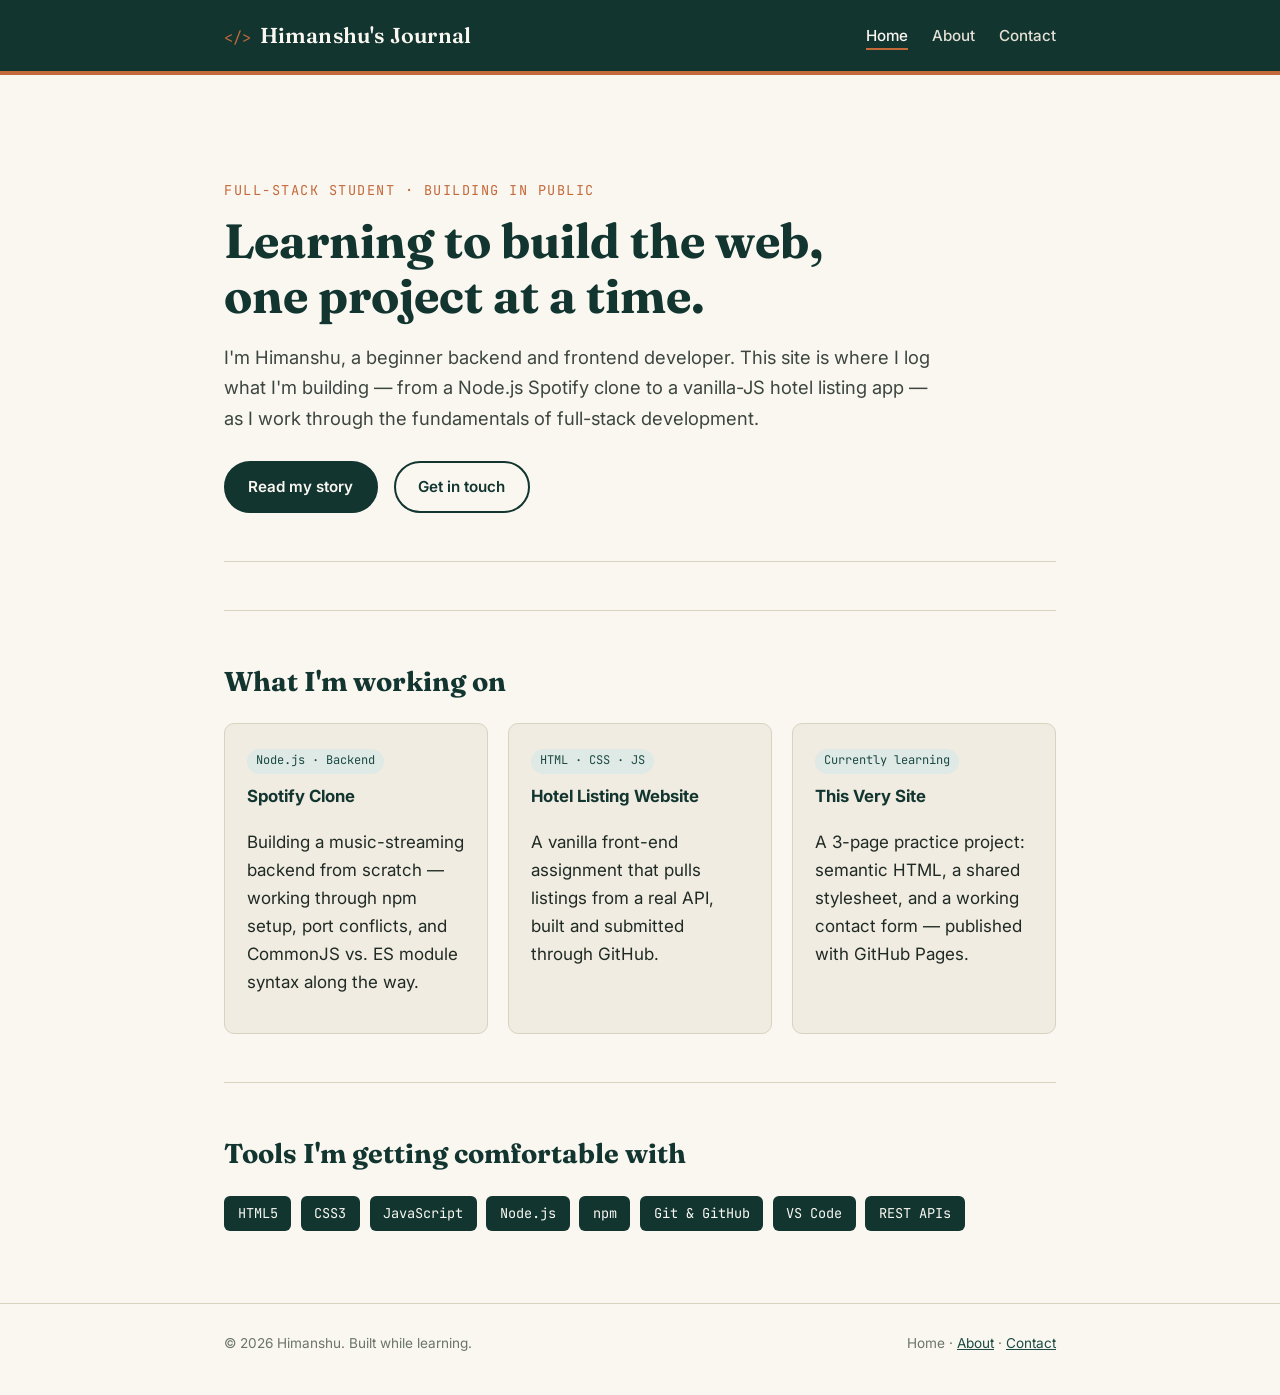
==== index.html @ e2927faf ""Added portfolio site files"" ====
<!DOCTYPE html>
<html lang="en">
<head>
  <meta charset="UTF-8">
  <meta name="viewport" content="width=device-width, initial-scale=1.0">
  <meta name="description" content="Himanshu's web development learning journal — a beginner's journey through HTML, CSS, and Node.js.">
  <title>Home · Himanshu's Web Dev Journal</title>
  <link rel="stylesheet" href="styles.css">
</head>
<body>

  <header class="site-header">
    <div class="wrap">
      <a class="brand" href="index.html"><span>&lt;/&gt;</span>Himanshu's Journal</a>
      <nav class="site-nav" aria-label="Main navigation">
        <ul>
          <li><a href="index.html" aria-current="page">Home</a></li>
          <li><a href="about.html">About</a></li>
          <li><a href="contact.html">Contact</a></li>
        </ul>
      </nav>
    </div>
  </header>

  <main>
    <div class="wrap">

      <section class="hero">
        <p class="eyebrow">Full-stack student &middot; Building in public</p>
        <h1>Learning to build the web,<br>one project at a time.</h1>
        <p class="lede">
          I'm Himanshu, a beginner backend and frontend developer. This site is where I log
          what I'm building &mdash; from a Node.js Spotify clone to a vanilla-JS hotel listing
          app &mdash; as I work through the fundamentals of full-stack development.
        </p>
        <div class="hero-actions">
          <a class="btn btn-primary" href="about.html">Read my story</a>
          <a class="btn btn-ghost" href="contact.html">Get in touch</a>
        </div>
      </section>

      <section id="projects">
        <h2>What I'm working on</h2>
        <div class="grid">
          <div class="card">
            <span class="tag">Node.js &middot; Backend</span>
            <h3>Spotify Clone</h3>
            <p>Building a music-streaming backend from scratch &mdash; working through
              npm setup, port conflicts, and CommonJS vs. ES module syntax along the way.</p>
          </div>
          <div class="card">
            <span class="tag">HTML &middot; CSS &middot; JS</span>
            <h3>Hotel Listing Website</h3>
            <p>A vanilla front-end assignment that pulls listings from a real API, built
              and submitted through GitHub.</p>
          </div>
          <div class="card">
            <span class="tag">Currently learning</span>
            <h3>This Very Site</h3>
            <p>A 3-page practice project: semantic HTML, a shared stylesheet, and a
              working contact form &mdash; published with GitHub Pages.</p>
          </div>
        </div>
      </section>

      <section id="skills">
        <h2>Tools I'm getting comfortable with</h2>
        <ul class="skills">
          <li>HTML5</li>
          <li>CSS3</li>
          <li>JavaScript</li>
          <li>Node.js</li>
          <li>npm</li>
          <li>Git &amp; GitHub</li>
          <li>VS Code</li>
          <li>REST APIs</li>
        </ul>
      </section>

    </div>
  </main>

  <footer class="site-footer">
    <div class="wrap">
      <span>&copy; 2026 Himanshu. Built while learning.</span>
      <span>Home &middot; <a href="about.html">About</a> &middot; <a href="contact.html">Contact</a></span>
    </div>
  </footer>

</body>
</html>
---- styles.css ----
/* ===================================================
   Himanshu's Web Dev Journal — shared stylesheet
   Palette: paper (#FAF7F1), ink (#1F2A24), pine (#1B4B43),
            clay (#C4693A), mist (#E4E0D4)
   Type: "Fraunces" (display) + "Inter" (body/UI)
=================================================== */

@import url('https://fonts.googleapis.com/css2?family=Fraunces:opsz,wght@9..144,500;9..144,600;9..144,700&family=Inter:wght@400;500;600&family=JetBrains+Mono:wght@400;600&display=swap');

:root {
  --paper: #faf7f1;
  --paper-dim: #f1ece1;
  --ink: #1f2a24;
  --pine: #1b4b43;
  --pine-dark: #123530;
  --clay: #c4693a;
  --mist: #e4e0d4;
  --line: #d8d2c0;

  --font-display: "Fraunces", Georgia, serif;
  --font-body: "Inter", system-ui, -apple-system, sans-serif;
  --font-mono: "JetBrains Mono", ui-monospace, Menlo, monospace;

  --radius: 10px;
  --max-width: 880px;
}

* { box-sizing: border-box; }

html {
  scroll-behavior: smooth;
}

body {
  margin: 0;
  background: var(--paper);
  color: var(--ink);
  font-family: var(--font-body);
  font-size: 17px;
  line-height: 1.65;
  -webkit-font-smoothing: antialiased;
}

img { max-width: 100%; display: block; border-radius: var(--radius); }

a { color: var(--pine); }
a:hover { color: var(--clay); }

:focus-visible {
  outline: 3px solid var(--clay);
  outline-offset: 2px;
}

/* ---------- Layout shells ---------- */
.wrap {
  max-width: var(--max-width);
  margin: 0 auto;
  padding: 0 1.5rem;
}

/* ---------- Site header / nav ---------- */
.site-header {
  background: var(--pine-dark);
  color: var(--paper);
  border-bottom: 4px solid var(--clay);
}

.site-header .wrap {
  display: flex;
  align-items: center;
  justify-content: space-between;
  flex-wrap: wrap;
  gap: 0.75rem;
  padding-top: 1.1rem;
  padding-bottom: 1.1rem;
}

.brand {
  font-family: var(--font-display);
  font-weight: 600;
  font-size: 1.35rem;
  color: var(--paper);
  text-decoration: none;
  letter-spacing: 0.2px;
}

.brand span {
  color: var(--clay);
  font-family: var(--font-mono);
  font-size: 0.95rem;
  font-weight: 400;
  margin-right: 0.5rem;
}

nav.site-nav ul {
  list-style: none;
  display: flex;
  gap: 1.5rem;
  margin: 0;
  padding: 0;
}

nav.site-nav a {
  color: var(--mist);
  text-decoration: none;
  font-weight: 500;
  font-size: 0.95rem;
  padding-bottom: 3px;
  border-bottom: 2px solid transparent;
}

nav.site-nav a:hover,
nav.site-nav a[aria-current="page"] {
  color: var(--paper);
  border-bottom-color: var(--clay);
}

/* ---------- Hero ---------- */
.hero {
  padding: 3.5rem 0 3rem;
  border-bottom: 1px solid var(--line);
}

.eyebrow {
  font-family: var(--font-mono);
  color: var(--clay);
  font-size: 0.85rem;
  text-transform: uppercase;
  letter-spacing: 1.5px;
  margin: 0 0 0.75rem;
}

h1 {
  font-family: var(--font-display);
  font-size: clamp(2.1rem, 4vw, 3rem);
  line-height: 1.15;
  margin: 0 0 1rem;
  color: var(--pine-dark);
}

.hero p.lede {
  font-size: 1.15rem;
  max-width: 60ch;
  color: #3c463f;
}

.hero-actions {
  margin-top: 1.75rem;
  display: flex;
  gap: 1rem;
  flex-wrap: wrap;
}

/* ---------- Buttons ---------- */
.btn {
  display: inline-block;
  font-family: var(--font-body);
  font-weight: 600;
  font-size: 0.95rem;
  text-decoration: none;
  padding: 0.7rem 1.4rem;
  border-radius: 999px;
  border: 2px solid var(--pine-dark);
  transition: transform 0.15s ease;
}

.btn:hover { transform: translateY(-2px); }

.btn-primary {
  background: var(--pine-dark);
  color: var(--paper) !important;
}

.btn-ghost {
  background: transparent;
  color: var(--pine-dark) !important;
}

/* ---------- Sections ---------- */
main {
  padding: 3rem 0 1rem;
}

section + section {
  margin-top: 3rem;
  padding-top: 3rem;
  border-top: 1px solid var(--line);
}

h2 {
  font-family: var(--font-display);
  font-size: 1.7rem;
  color: var(--pine-dark);
  margin: 0 0 1.25rem;
}

h3 {
  font-family: var(--font-body);
  font-size: 1.05rem;
  color: var(--pine-dark);
  margin: 0 0 0.4rem;
}

/* ---------- Cards / grid ---------- */
.grid {
  display: grid;
  gap: 1.25rem;
  grid-template-columns: repeat(auto-fit, minmax(220px, 1fr));
}

.card {
  background: var(--paper-dim);
  border: 1px solid var(--line);
  border-radius: var(--radius);
  padding: 1.25rem 1.4rem;
}

.card .tag {
  display: inline-block;
  font-family: var(--font-mono);
  font-size: 0.75rem;
  color: var(--pine);
  background: #dfe9e5;
  padding: 0.15rem 0.55rem;
  border-radius: 999px;
  margin-bottom: 0.6rem;
}

/* ---------- Timeline (log entries) ---------- */
.log {
  list-style: none;
  margin: 0;
  padding: 0;
  border-left: 2px solid var(--line);
}

.log li {
  position: relative;
  padding: 0 0 1.75rem 1.5rem;
}

.log li::before {
  content: "";
  position: absolute;
  left: -7px;
  top: 4px;
  width: 12px;
  height: 12px;
  background: var(--clay);
  border-radius: 50%;
  border: 2px solid var(--paper);
}

.log .date {
  font-family: var(--font-mono);
  font-size: 0.8rem;
  color: var(--clay);
  display: block;
  margin-bottom: 0.2rem;
}

/* ---------- Skills list ---------- */
.skills {
  list-style: none;
  margin: 0;
  padding: 0;
  display: flex;
  flex-wrap: wrap;
  gap: 0.6rem;
}

.skills li {
  font-family: var(--font-mono);
  font-size: 0.85rem;
  background: var(--pine-dark);
  color: var(--paper);
  padding: 0.4rem 0.85rem;
  border-radius: 6px;
}

/* ---------- Table ---------- */
table {
  width: 100%;
  border-collapse: collapse;
  font-size: 0.95rem;
}

caption {
  text-align: left;
  font-weight: 600;
  color: var(--pine-dark);
  margin-bottom: 0.6rem;
}

th, td {
  text-align: left;
  padding: 0.6rem 0.75rem;
  border-bottom: 1px solid var(--line);
}

th {
  font-family: var(--font-mono);
  font-size: 0.8rem;
  text-transform: uppercase;
  letter-spacing: 0.5px;
  color: var(--pine);
  background: var(--paper-dim);
}

/* ---------- Forms ---------- */
form {
  display: grid;
  gap: 1.1rem;
  max-width: 560px;
}

.field { display: grid; gap: 0.35rem; }

label {
  font-weight: 600;
  font-size: 0.9rem;
  color: var(--pine-dark);
}

input, textarea, select {
  font-family: var(--font-body);
  font-size: 1rem;
  padding: 0.65rem 0.8rem;
  border: 1.5px solid var(--line);
  border-radius: 8px;
  background: #fff;
  color: var(--ink);
}

input:focus, textarea:focus, select:focus {
  border-color: var(--pine);
}

textarea { resize: vertical; min-height: 120px; }

.hint {
  font-size: 0.8rem;
  color: #6b7568;
}

.form-status {
  font-family: var(--font-mono);
  font-size: 0.9rem;
  padding: 0.75rem 1rem;
  border-radius: 8px;
  background: #dfe9e5;
  color: var(--pine-dark);
  display: none;
}

.form-status.visible { display: block; }

/* ---------- Contact list ---------- */
.contact-list {
  list-style: none;
  margin: 0;
  padding: 0;
  display: grid;
  gap: 0.9rem;
}

.contact-list a {
  text-decoration: none;
  font-weight: 600;
}

.contact-list .label {
  font-family: var(--font-mono);
  font-size: 0.75rem;
  color: var(--clay);
  text-transform: uppercase;
  letter-spacing: 1px;
  display: block;
  margin-bottom: 0.15rem;
}

/* ---------- Footer ---------- */
.site-footer {
  border-top: 1px solid var(--line);
  margin-top: 3.5rem;
  padding: 1.75rem 0 2.5rem;
  color: #6b7568;
  font-size: 0.85rem;
}

.site-footer .wrap {
  display: flex;
  justify-content: space-between;
  flex-wrap: wrap;
  gap: 0.5rem;
}

/* ---------- Responsive ---------- */
@media (max-width: 600px) {
  .site-header .wrap { flex-direction: column; align-items: flex-start; }
  nav.site-nav ul { gap: 1rem; flex-wrap: wrap; }
}

/* ---------- Reduced motion ---------- */
@media (prefers-reduced-motion: reduce) {
  html { scroll-behavior: auto; }
  .btn:hover { transform: none; }
}
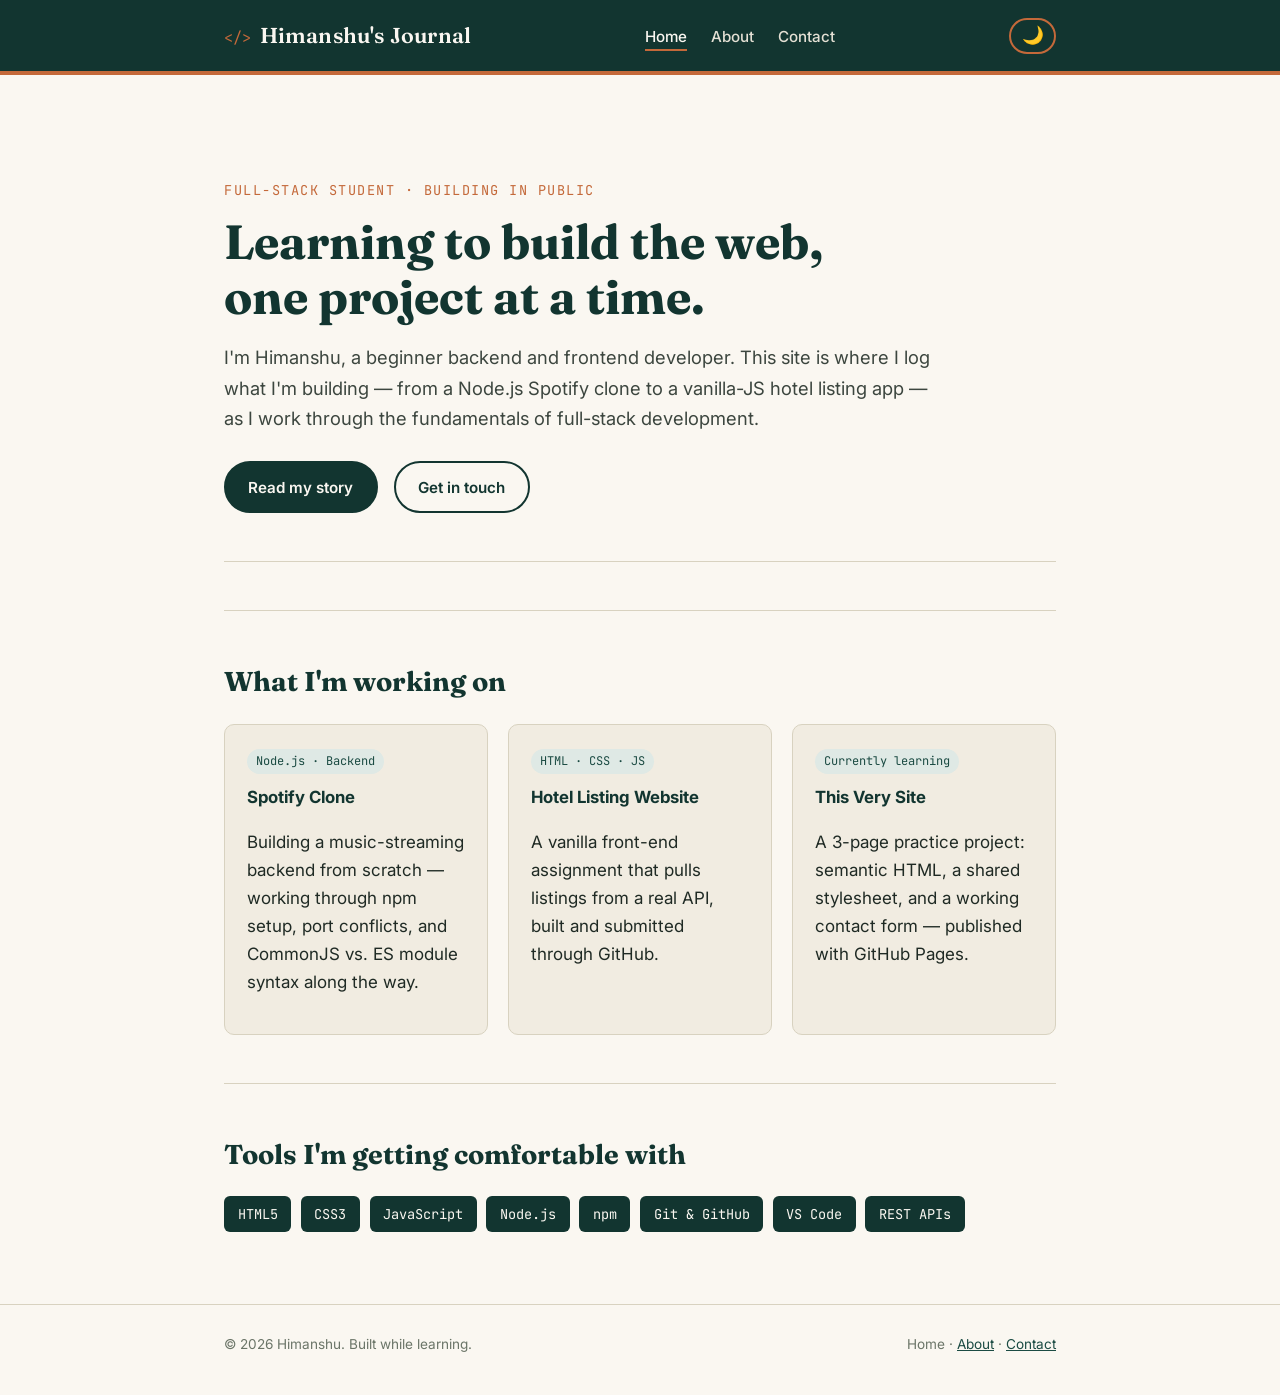
==== commit 92b52f98: "Add script tag and theme toggle button to index.html Added a script tag for script.js and a theme to" ====
--- a/index.html
+++ b/index.html
@@ -6,6 +6,7 @@
   <meta name="description" content="Himanshu's web development learning journal — a beginner's journey through HTML, CSS, and Node.js.">
   <title>Home · Himanshu's Web Dev Journal</title>
   <link rel="stylesheet" href="styles.css">
+  <script src="script.js" defer></script>
 </head>
 <body>
 
@@ -19,6 +20,7 @@
           <li><a href="contact.html">Contact</a></li>
         </ul>
       </nav>
+      <button id="themeButton" class="theme-toggle" type="button" aria-label="Toggle dark mode">🌙</button>
     </div>
   </header>
 
--- a/styles.css
+++ b/styles.css
@@ -395,6 +395,77 @@
   gap: 0.5rem;
 }
 
+/* ---------- Theme toggle button ---------- */
+.theme-toggle {
+  background: transparent;
+  border: 2px solid var(--clay);
+  color: var(--paper);
+  font-size: 1.1rem;
+  line-height: 1;
+  padding: 0.45rem 0.65rem;
+  border-radius: 999px;
+  cursor: pointer;
+  transition: transform 0.15s ease, background 0.15s ease;
+}
+
+.theme-toggle:hover {
+  background: var(--clay);
+  transform: translateY(-2px);
+}
+
+/* ---------- Dark mode ---------- */
+body.dark {
+  --paper: #14201b;
+  --paper-dim: #1b2b24;
+  --ink: #eae6da;
+  --mist: #2a362f;
+  --line: #33423a;
+}
+
+body.dark .site-header {
+  background: #0b1613;
+}
+
+body.dark a {
+  color: #8fc9bb;
+}
+
+body.dark a:hover {
+  color: var(--clay);
+}
+
+body.dark .card {
+  background: var(--paper-dim);
+}
+
+body.dark .skills li {
+  background: #0b1613;
+}
+
+body.dark input,
+body.dark textarea,
+body.dark select {
+  background: #1b2b24;
+  color: var(--ink);
+  border-color: var(--line);
+}
+
+body.dark .form-status {
+  background: #24352d;
+  color: #eae6da;
+}
+
+body.dark .btn-primary {
+  background: #8fc9bb;
+  color: #0b1613 !important;
+  border-color: #8fc9bb;
+}
+
+body.dark .btn-ghost {
+  color: var(--ink) !important;
+  border-color: var(--line);
+}
+
 /* ---------- Responsive ---------- */
 @media (max-width: 600px) {
   .site-header .wrap { flex-direction: column; align-items: flex-start; }
